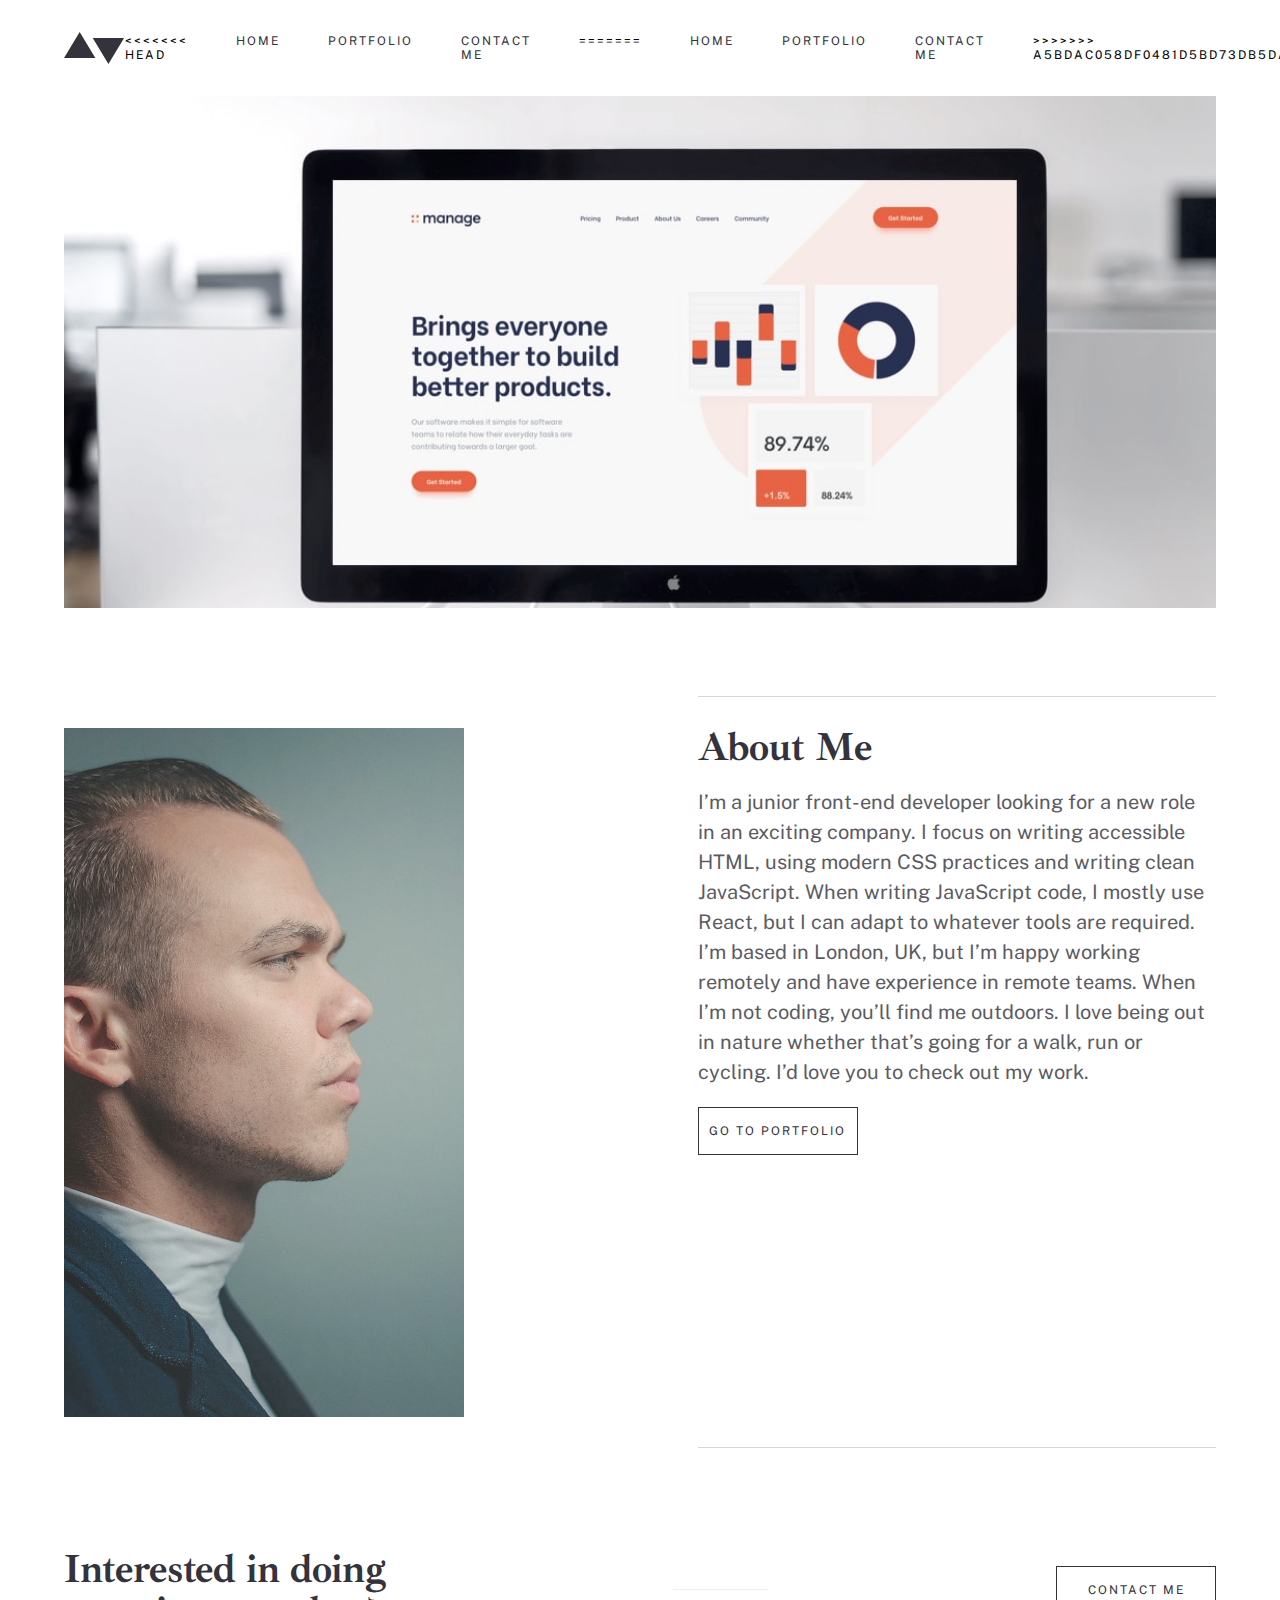
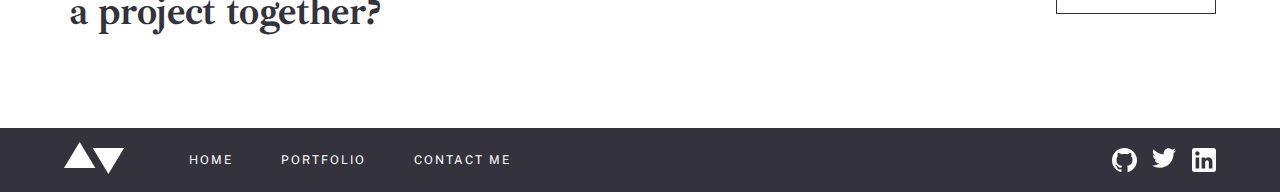
==== index.html @ 23846b87 "MPW-9: Add homepage changes" ====
<!DOCTYPE html>
<html lang="en">

<head>
    <meta charset="UTF-8">
    <meta name="viewport" content="width=device-width, initial-scale=1.0">

    <link rel="icon" type="image/png" sizes="32x32" href="./images/favicon-32x32.png">
    <link rel="stylesheet" href="https://cdnjs.cloudflare.com/ajax/libs/font-awesome/4.7.0/css/font-awesome.min.css">
    <title>Frontend Mentor | Minimalist Portfolio</title>

    <!-- Add stylesheet links here -->
    <link rel="stylesheet" href="./assets/custom/css/root.css" />
    <link rel="stylesheet" href="./assets/custom/css/index.css" />
    <!-- end of stylesheet links -->
</head>

<body>
    <header>
        <!-- website logo -->
        <div class="main-logo">
            <img src="./assets/images/logo.svg" alt="site logo" />
        </div>
        <!-- begining primary navagtion -->
        <nav id="primary-nav">
            <ul id="nav-items-list">
<<<<<<< HEAD
                <a href="../../index.html">
                    <li class="nav-list-item">Home</li>
                </a>
                <a href="./porfolio.html">
                    <li class="nav-list-item">Portfolio</li>
                </a>
                <a href="./contact.html">
                    <li class="nav-list-item">Contact Me</li>
                </a>
=======
                <a href="./index.html"><li class="nav-list-item">Home</li></a>
                <a href="./assets/pages/porfolio.html"><li class="nav-list-item">Portfolio</li></a>
                <a href="./assets/pages/contact.html"><li class="nav-list-item">Contact Me</li></a>
>>>>>>> a5bdac058df0481d5bd73db5da3496da415c4925
            </ul>
            <!-- https://www.w3schools.com/howto/howto_js_mobile_navbar.asp -->
            <a href="javascript:void(0);" id="nav-icon" onclick="myFunction()">
                <i class="fa fa-bars fa-2x"></i>
            </a>
        </nav>
    </header>
    <main>
        <div class="image hero" id="insure-hero">
        </div>
        <section class="about-section">
            <div id="about-image"></div>
            <div id="aspen"></div>
            <div>
                <h2>About Me</h2>
                <p>
                    I’m a junior front-end developer looking for a new role in an exciting company.
                    I focus on writing accessible HTML, using modern CSS practices and writing clean
                    JavaScript. When writing JavaScript code, I mostly use React, but I can adapt to
                    whatever tools are required. I’m based in London, UK, but I’m happy working remotely
                    and have experience in remote teams. When I’m not coding, you’ll find me outdoors.
                    I love being out in nature whether that’s going for a walk, run or cycling. I’d love
                    you to check out my work.

                </p>
                <button id="contact">
                    GO TO PORTFOLIO
                </button>
            </div>
        </section>




    </main>
    <footer>
        <div id="footnote">
            <strong>
                Interested in doing<br>
                a project together?
            </strong>
            <hr>
            <button id="contact">
                CONTACT ME
            </button>
        </div>
        <div id="main-footer-container">
            <div id="main-footer">
                <div id="left">
                    <div id="secondary-logo">
                        <svg xmlns="http://www.w3.org/2000/svg" width="61" height="32">
                            <path fill="#FFFFFF" fill-rule="evenodd"
                                d="M60.082 5.878L44.408 32 28.735 5.878h31.347zM15.673 0l15.674 26.122H0L15.673 0z" />
                        </svg>
                    </div>
                    <nav id="secondary-nav">
                        <ul id="nav-items-list">
                            <a href="./index.html">
                                <li class="nav-list-item">Home</li>
                            </a>
                            <a href="./assets/pages/porfolio.html">
                                <li class="nav-list-item">Portfolio</li>
                            </a>
                            <a href="./assets/pages/contact.html">
                                <li class="nav-list-item">Contact Me</li>
                            </a>
                        </ul>
                    </nav>
                </div>
                <div id="socials">
                    <div>
                        <svg xmlns="http://www.w3.org/2000/svg" width="25" height="24">
                            <path fill="#FFF"
                                d="M12.5 0C5.594 0 0 5.51 0 12.305c0 5.437 3.581 10.048 8.547 11.674.625.116.854-.265.854-.592 0-.292-.01-1.066-.016-2.092-3.477.742-4.21-1.65-4.21-1.65-.569-1.42-1.39-1.8-1.39-1.8-1.133-.764.087-.748.087-.748 1.255.086 1.914 1.268 1.914 1.268 1.115 1.881 2.927 1.338 3.641 1.024.113-.797.434-1.338.792-1.646-2.776-.308-5.694-1.366-5.694-6.08 0-1.343.484-2.44 1.286-3.302-.14-.31-.562-1.562.11-3.256 0 0 1.047-.33 3.437 1.261 1-.273 2.063-.409 3.125-.415 1.063.006 2.125.142 3.125.415 2.375-1.591 3.422-1.261 3.422-1.261.672 1.694.25 2.945.125 3.256.797.861 1.281 1.959 1.281 3.302 0 4.727-2.921 5.767-5.703 6.07.438.369.844 1.123.844 2.276 0 1.647-.016 2.97-.016 3.37 0 .322.22.707.86.584 5-1.615 8.579-6.23 8.579-11.658C25 5.509 19.403 0 12.5 0z" />
                        </svg>
                    </div>
                    <div>
                        <svg xmlns="http://www.w3.org/2000/svg" width="24" height="20">
                            <path fill="#FFF"
                                d="M24 2.557a9.83 9.83 0 01-2.828.775A4.932 4.932 0 0023.337.608a9.864 9.864 0 01-3.127 1.195A4.916 4.916 0 0016.616.248c-3.179 0-5.515 2.966-4.797 6.045A13.978 13.978 0 011.671 1.149a4.93 4.93 0 001.523 6.574 4.903 4.903 0 01-2.229-.616c-.054 2.281 1.581 4.415 3.949 4.89a4.935 4.935 0 01-2.224.084 4.928 4.928 0 004.6 3.419A9.9 9.9 0 010 17.54a13.94 13.94 0 007.548 2.212c9.142 0 14.307-7.721 13.995-14.646A10.025 10.025 0 0024 2.557z" />
                        </svg>
                    </div>
                    <div>
                        <svg xmlns="http://www.w3.org/2000/svg" width="24" height="24">
                            <path fill="#FFF"
                                d="M21.6 0H2.4C1.08 0 0 1.08 0 2.4v19.2C0 22.92 1.08 24 2.4 24h19.2c1.32 0 2.4-1.08 2.4-2.4V2.4C24 1.08 22.92 0 21.6 0zM7.2 20.4H3.6V9.6h3.6v10.8zM5.4 7.56c-1.2 0-2.16-.96-2.16-2.16 0-1.2.96-2.16 2.16-2.16 1.2 0 2.16.96 2.16 2.16 0 1.2-.96 2.16-2.16 2.16zm15 12.84h-3.6v-6.36c0-.96-.84-1.8-1.8-1.8-.96 0-1.8.84-1.8 1.8v6.36H9.6V9.6h3.6v1.44c.6-.96 1.92-1.68 3-1.68 2.28 0 4.2 1.92 4.2 4.2v6.84z" />
                        </svg>
                    </div>
                </div>
            </div>
        </div>
    </footer>
</body>

</html>
---- assets/custom/css/root.css ----
@import url('https://fonts.googleapis.com/css2?family=Ibarra+Real+Nova:wght@400;500;600;700&family=Public+Sans:wght@100;200;300;400;500;600;700&display=swap');

* {
  margin: 0;
  padding: 0;
  box-sizing: border-box;
}

header{
	width: 90%;
	margin-left: auto;
	margin-right: auto;
	margin-top: 2rem;
	margin-bottom: 2rem;
	display: flex;
	justify-content: space-between;
	height: 32px;
}

#primary-nav{
	/* this is a place holder for now */
	display: flex;
}

#nav-items-list{
	display: none;
}

#nav-icon{
	color: #33323D;
}

main{
	display: flex;
	flex-direction: column;
	row-gap: 2rem;
	width: 90%;
	margin: 2rem auto;
}

.image {
	width: 100%;
	background-repeat: no-repeat;
	background-size: cover;
}

.hero {
	height: 10rem;
}

.main-body{
	display: flex;
	flex-direction: column;
	row-gap: 1.5rem;
}

main h1 {
	font-family: 'Ibarra Real Nova';
	font-style: normal;
	font-weight: 700;
	font-size: 40px;
	line-height: 42px;
	letter-spacing: -0.357143px;
	color: #33323D;
}

p{
	font-family: 'Public Sans';
	font-style: normal;
	font-weight: 400;
	font-size: 15px;
	line-height: 30px;
	color: #33323D;
	mix-blend-mode: normal;
	opacity: 0.8;
}

#project-summary{
	display: flex;
	flex-direction: column;
	row-gap: 2rem;
	margin-bottom: 2rem;
}

#project-summary div{
	display: flex;
	flex-direction: column;
	row-gap: 1rem;
}
h2{
	font-family: 'Ibarra Real Nova';
	font-style: normal;
	font-weight: 400;
	font-size: 32px;
	line-height: 42px;
	letter-spacing: -0.285714px;
	color: #33323D;
}

em{
	font-family: 'Public Sans';
	font-style: normal;
	font-weight: 700;
	font-size: 13px;
	line-height: 30px;
	color: #5FB4A2;
}

#project-bg{
	display: flex;
	flex-direction: column;
	row-gap: 2rem;
}

#static-preview{
	display: flex;
	flex-direction: column;
	row-gap: 2rem;
}

.preview-1, .preview-2{
	height: 12rem;
}

footer{
	display: flex;
	flex-direction: column;
	row-gap: 2rem;
}

#footnote{
	display: flex;
	flex-direction: column;
	width: 90%;
	margin-left: auto;
	margin-right: auto;
	row-gap: 4rem;
	align-items: center;
}

strong{
	font-family: 'Ibarra Real Nova';
	font-style: normal;
	font-weight: 700;
	font-size: 40px;
	line-height: 42px;
	text-align: center;
	letter-spacing: -0.357143px;
	color: #33323D;
}

hr {
    background: #33323D;
    mix-blend-mode: normal;
    opacity: 0.15;
    height: 2px;
    width: 100%;
}

#footnote hr {
	display: none;
}

button{
	font-family: 'Public Sans';
	font-style: normal;
	font-weight: 400;
	font-size: 12px;
	line-height: 14px;
	letter-spacing: 2px;
	text-transform: uppercase;
	color: #33323D;
	border: 1px solid #33323D;
	height: 3rem;
	width: 10rem;
	margin-top: auto;
	margin-bottom: auto;
	background-color: white;
}

#main-footer-container{
	background: #33323D;
    display: flex;
    align-content: center;
}

#main-footer{
	display: flex;
	flex-direction: column;
	row-gap: 2rem;
	align-items: center;
	justify-content: space-between;
	width: 90%;
	margin: 2rem auto;
}

#left{
	display: flex;
	flex-direction: column;
	align-items: center;
	row-gap: 2rem;
}

#secondary-nav ul{
	display: flex;
	flex-direction: column;
	row-gap: 1rem;
	font-family: 'Public Sans';
	font-style: normal;
	font-weight: 400;
	font-size: 12px;
	line-height: 14px;
	text-align: center;
	letter-spacing: 2px;
	text-transform: uppercase;
	color: #FFFFFF;
	list-style: none;
}

#secondary-nav #nav-items-list a{
	text-decoration: none;
	color: #FFFFFF;
}

#socials{
	display: flex;
	column-gap: 1rem;
}

#socials div {
	width: 24px;
	height: 24px;
}

/* tablet*/
@media screen and (min-device-width: 680px) {
	#primary-nav{
		display: flex;
		align-items: center;
	}
	
	#nav-items-list{
		display: flex;
		justify-content: space-between;
		column-gap: 3rem;
		list-style: none;
		font-family: 'Public Sans';
		font-style: normal;
		font-weight: 400;
		font-size: 12px;
		line-height: 14px;
		letter-spacing: 2px;
		text-transform: uppercase;
	}

	#nav-items-list a{
		text-decoration: none;
		color: #33323D;
	}
	
	#nav-icon{
		display: none;
	}

	.hero {
		height: 40vw;
	}

	#project-summary div{
		display: flex;
		flex-direction: row;
		justify-content: space-between;
		column-gap: 40%;
	}

	em{
		margin-top: -20%;
	}

	#static-preview{
		margin-bottom: 3rem;
	}
	.preview-1, .preview-2{
		height: 23rem;
	}

	#footnote{
		margin: 4rem auto;
		flex-direction: row;
		justify-content: space-between;
	}

	#footnote hr{
		display: inline;
		width: 6rem;
		background: #33323D;
		mix-blend-mode: normal;
		opacity: 0.15;
		height: 2px;
	}

	#main-footer-container{
		height: 4rem;
	}

	#main-footer{
		flex-direction: row;
		margin-left: auto;
		margin-right: auto;
	}

	#left{
		display: flex;
		flex-direction: row;
		align-items: center;
	}

	#secondary-logo{
		color: #FFFFFF;
		margin-right: 4rem;
	}

	#secondary-nav ul{
		flex-direction: row;
		column-gap: 3rem;
	}
}

/* desktop */
@media screen and (min-device-width: 1008px) {
	.hero{
		margin-bottom: 2rem;
	}
	.main-body{
		display: flex;
		flex-direction: row;
		flex-wrap: wrap;
		column-gap: 10%;
	}
	
	#project-summary{
		width: 35%;
	}

	#project-summary div{
		flex-direction: column;
		margin-top: 3rem;
	}

	em{
		margin-top: 0;
	}

	#project-bg {
		width: 55%;
	}

	#static-preview{
		width: 55%;
		margin-left: 45%;
		margin-top: -8rem;
	}

	hr{
		display: none;
	}
}
---- assets/custom/css/index.css ----
/* mobile */

#insure-hero {
  background-image: url("../../images/homepage/mobile/image-homepage-hero@2x.jpg");
}
#about-image {
  width: 100%;
  height: 240px;
  overflow: hidden;
  background-image: url("../../images/homepage/desktop/image-homepage-profile@2x.jpg");
  background-size: cover;
}
.about-section > div > h2 {
  padding: 30px 0;
}
.about-section > div:nth-child(3) {
  border-top: 1px solid #cccc;
  border-bottom: 1px solid #cccc;
  margin: 30px 0;
  padding-bottom: 30px;
}

/* tablet*/
@media screen and (min-device-width: 480px) {
  #insure-hero {
    background-image: url("../../images/homepage/tablet/image-homepage-hero.jpg");
  }
  .about-section {
    margin-top: 20px;
    display: flex;
    justify-content: space-between;
  }
  .about-section > div {
    width: 100%;
    height: auto;
    display: inline-block;
    padding: 20px 0;
  }
  .about-section > div:nth-child(2) {
    width: 10%;
  }
  #about-image {
    width: 440px;
    height: 500px;
    overflow: hidden;
    background-image: url("../../images/homepage/desktop/image-homepage-profile@2x.jpg");
    background-size: 620px;
    background-repeat: no-repeat;
    background-position: -280px;
  }
  .about-section > div > p {
    font-size: 14px;
    font-weight: 400;
    line-height: 1.5;
    letter-spacing: 0px;
    text-align: left;
    padding: 0 0;
    margin-top: -10px;
  }
  .about-section > div > h2 {
    font-family: Ibarra Real Nova;
    font-size: 32px;
    line-height: 1.5;
    text-align: left;
  }
  .about-section > div:nth-child(3) {
    margin: 4px 0;
    padding-bottom: 30px;
  }
}

/* desktop */
@media screen and (min-device-width: 1024px) {
  #insure-hero {
    background-image: url("../../images/homepage/desktop/image-homepage-hero.jpg");
  }

  .about-section {
    width: 100%;
    height: auto;
    margin-top: 20px;
    display: flex;
  }
  .about-section {
    width: 100%;
    height: auto;
    margin-top: 20px;
    display: flex;
  }
  .about-section > div {
    width: 45%;
    height: auto;
    display: inline-block;
    padding: 20px 0;
  }

  .about-section > div > p {
    font-family: Public Sans;
    font-size: 20px;
    font-weight: 400;
    line-height: 1.5;
    letter-spacing: 0px;
    text-align: left;
    padding: 20px 0;
  }
  .about-section > div > h2 {
    font-family: Ibarra Real Nova;
    font-size: 40px;
    font-weight: 700;
    line-height: 0;
    letter-spacing: -0.3571428656578064px;
    text-align: left;
  }
  /* .about-section > div:nth-child(2) {
    width: 10%;
  } */
  .about-section > div:nth-child(3) {
    border-top: 1px solid #cccc;
    /* margin-top: 30px; */
  }
  #about-image {
    width: 440px;
    height: 760px;
    overflow: hidden;
    background-image: url("../../images/homepage/desktop/image-homepage-profile@2x.jpg");
    background-size: 620px;
    background-repeat: no-repeat;
    background-position: -220px;
  }
}
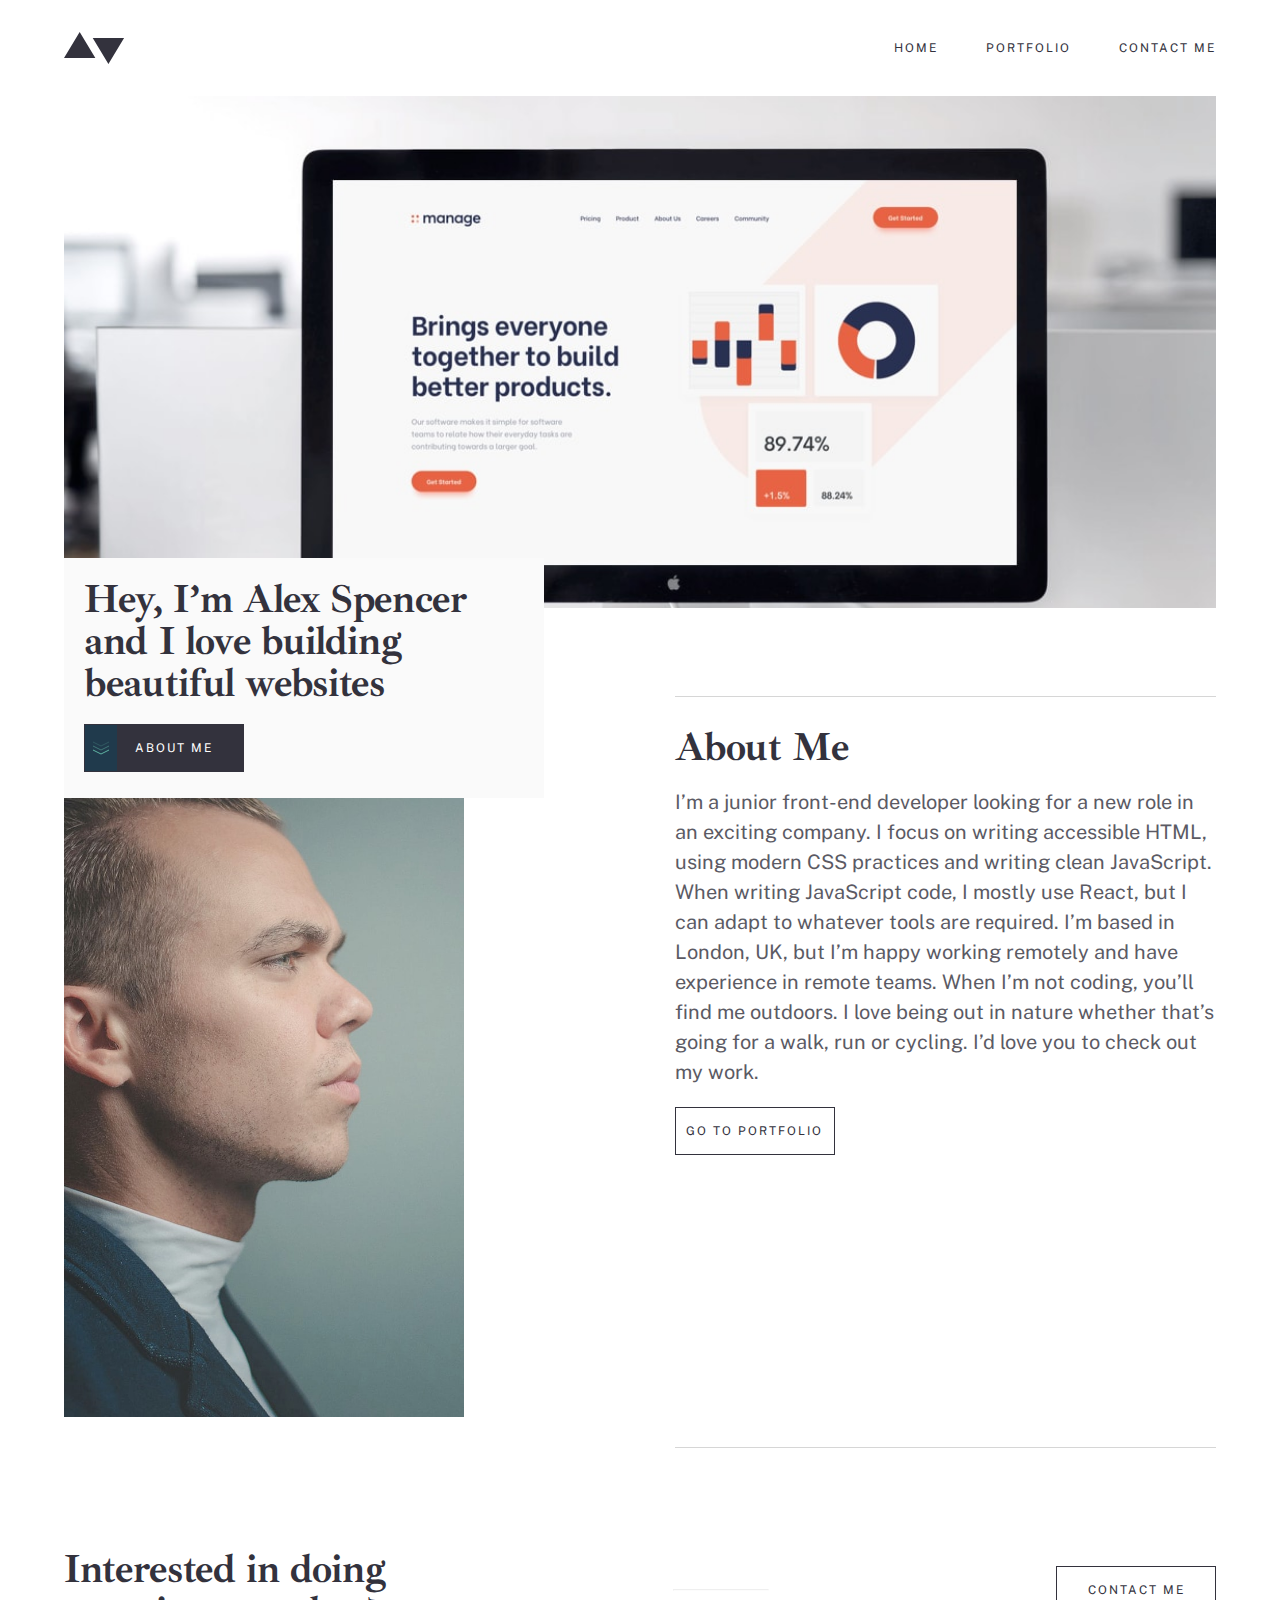
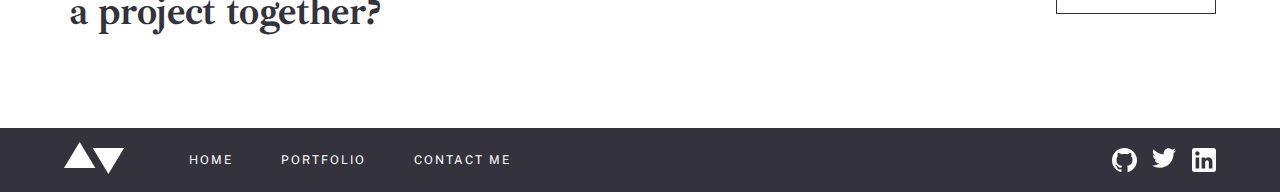
==== commit af797a99: "MPW-9: Add homepage final upadates" ====
--- a/index.html
+++ b/index.html
@@ -24,7 +24,6 @@
         <!-- begining primary navagtion -->
         <nav id="primary-nav">
             <ul id="nav-items-list">
-<<<<<<< HEAD
                 <a href="../../index.html">
                     <li class="nav-list-item">Home</li>
                 </a>
@@ -34,11 +33,6 @@
                 <a href="./contact.html">
                     <li class="nav-list-item">Contact Me</li>
                 </a>
-=======
-                <a href="./index.html"><li class="nav-list-item">Home</li></a>
-                <a href="./assets/pages/porfolio.html"><li class="nav-list-item">Portfolio</li></a>
-                <a href="./assets/pages/contact.html"><li class="nav-list-item">Contact Me</li></a>
->>>>>>> a5bdac058df0481d5bd73db5da3496da415c4925
             </ul>
             <!-- https://www.w3schools.com/howto/howto_js_mobile_navbar.asp -->
             <a href="javascript:void(0);" id="nav-icon" onclick="myFunction()">
@@ -49,6 +43,7 @@
     <main>
         <div class="image hero" id="insure-hero">
         </div>
+
         <section class="about-section">
             <div id="about-image"></div>
             <div id="aspen"></div>
@@ -70,6 +65,16 @@
             </div>
         </section>
 
+        <div id="headline-container">
+            <h1 class="headline">
+                Hey, I’m Alex Spencer and I love building beautiful websites
+            </h1>
+            <button class="primary-btn">
+                <span id="primary-btn-dark-area"><img src="./assets/images/icons/down-arrows.svg"
+                        class="btn-img" /></span>
+                About Me
+            </button>
+        </div>
 
 
 
--- a/assets/custom/css/index.css
+++ b/assets/custom/css/index.css
@@ -88,7 +88,7 @@
     display: flex;
   }
   .about-section > div {
-    width: 45%;
+    width: 47%;
     height: auto;
     display: inline-block;
     padding: 20px 0;
@@ -127,4 +127,36 @@
     background-repeat: no-repeat;
     background-position: -220px;
   }
+  #headline-container {
+    width: 480px;
+    height: 240px;
+    display: block;
+    align-items: center;
+    justify-content: center;
+    position: absolute;
+    top: 62%;
+    background-color: #fafafa;
+  }
+  .headline {
+    padding: 20px;
+  }
+  .primary-btn {
+    display: inline;
+    margin-left: 20px;
+    background-color: #33323d;
+    color: #fff;
+    display: flex;
+    justify-content: space-between;
+    align-items: center;
+    padding-right: 30px;
+  }
+  #primary-btn-dark-area {
+    display: inline-block;
+    width: 25%;
+    height: 100%;
+    background-color: #203a4c;
+    display: flex;
+    align-items: center;
+    justify-content: center;
+  }
 }
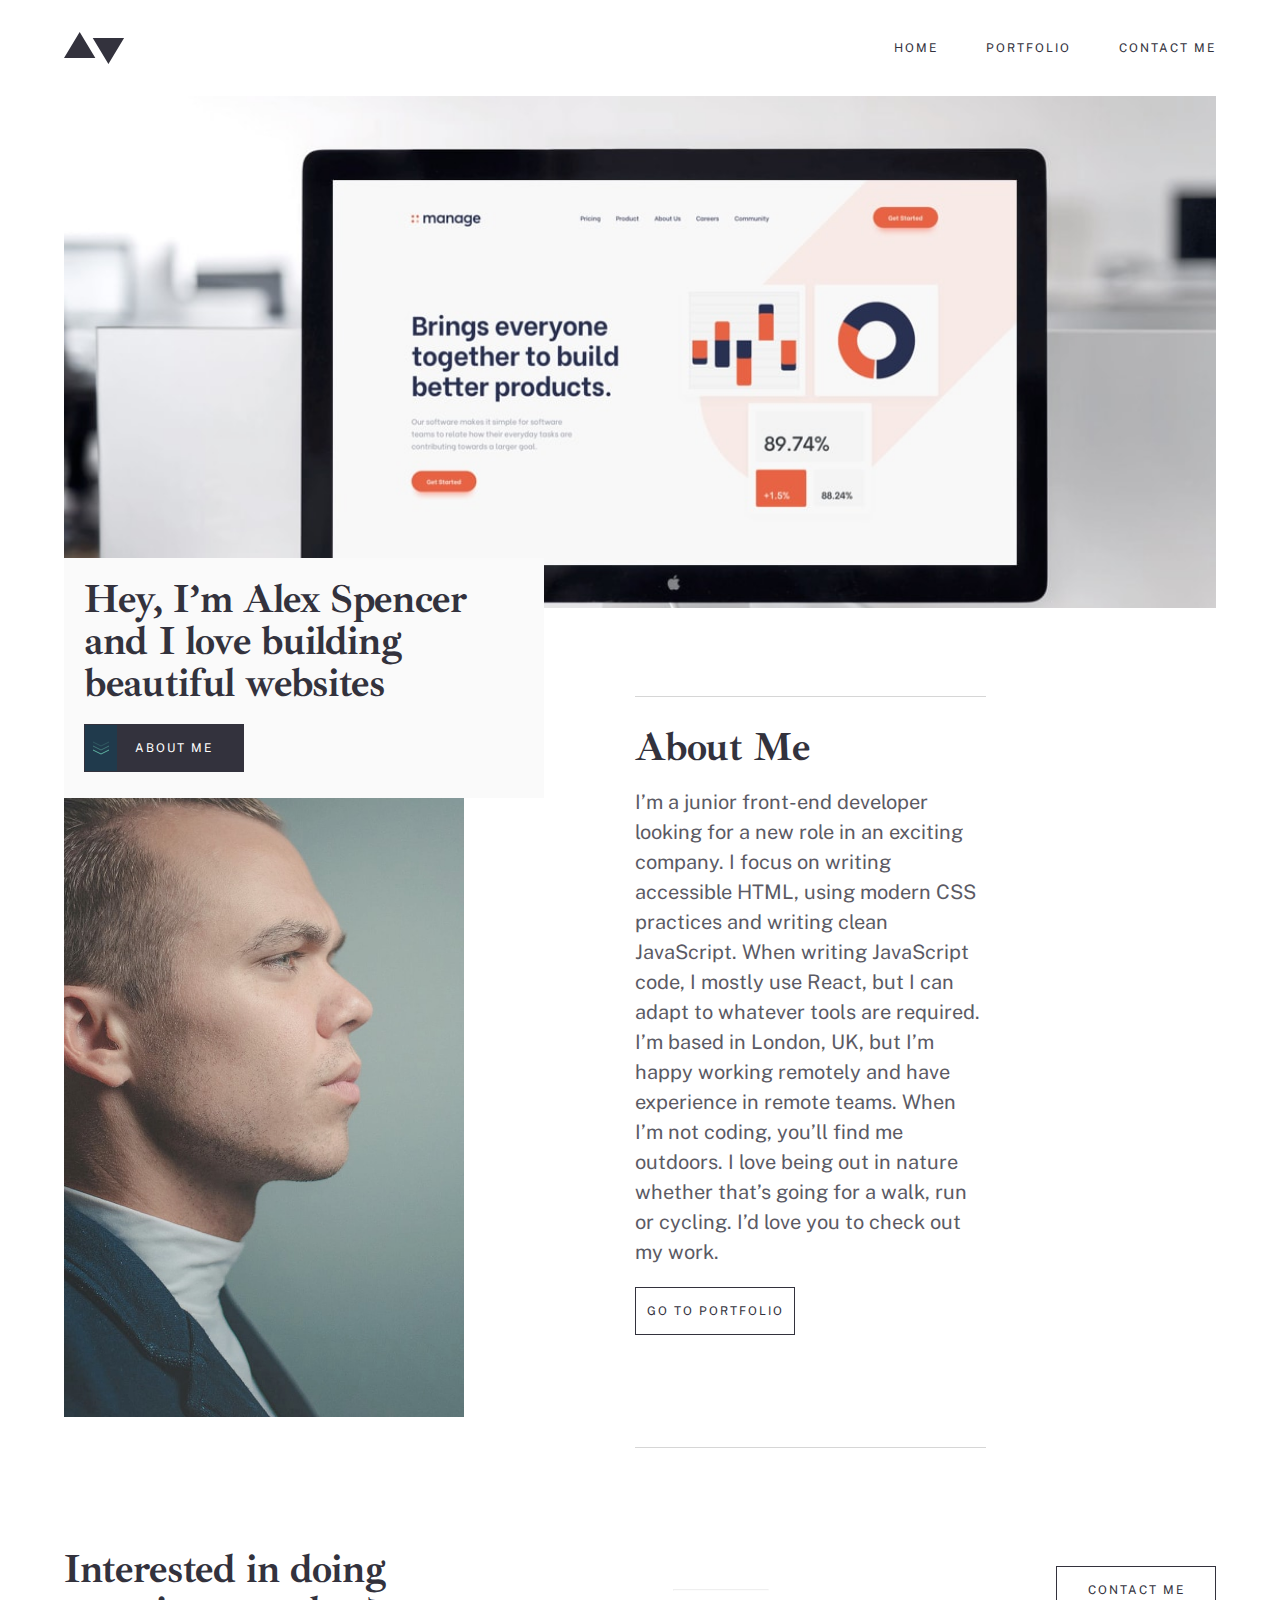
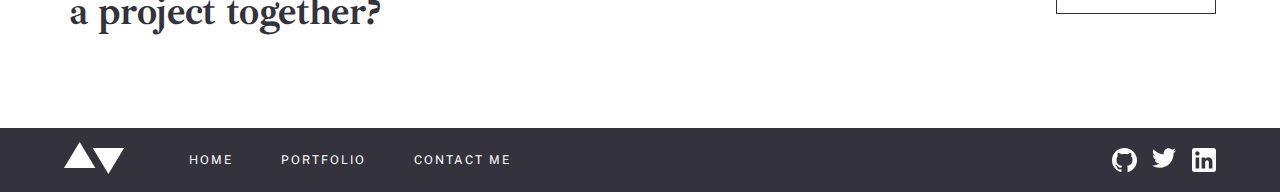
==== commit 69188b44: "MPW-9: Add hompage page scroll effect" ====
--- a/index.html
+++ b/index.html
@@ -44,7 +44,7 @@
         <div class="image hero" id="insure-hero">
         </div>
 
-        <section class="about-section">
+        <section class="about-section" id="about">
             <div id="about-image"></div>
             <div id="aspen"></div>
             <div>
@@ -69,11 +69,13 @@
             <h1 class="headline">
                 Hey, I’m Alex Spencer and I love building beautiful websites
             </h1>
+
             <button class="primary-btn">
                 <span id="primary-btn-dark-area"><img src="./assets/images/icons/down-arrows.svg"
                         class="btn-img" /></span>
-                About Me
+                <a href="#about" id="about-link"> About Me </a>
             </button>
+
         </div>
 
 
--- a/assets/custom/css/index.css
+++ b/assets/custom/css/index.css
@@ -1,5 +1,4 @@
 /* mobile */
-
 #insure-hero {
   background-image: url("../../images/homepage/mobile/image-homepage-hero@2x.jpg");
 }
@@ -71,24 +70,21 @@
 
 /* desktop */
 @media screen and (min-device-width: 1024px) {
+  html {
+    scroll-behavior: smooth;
+  }
   #insure-hero {
     background-image: url("../../images/homepage/desktop/image-homepage-hero.jpg");
   }
-
   .about-section {
-    width: 100%;
+    width: 80%;
     height: auto;
     margin-top: 20px;
     display: flex;
   }
-  .about-section {
-    width: 100%;
-    height: auto;
-    margin-top: 20px;
-    display: flex;
-  }
+
   .about-section > div {
-    width: 47%;
+    width: 40%;
     height: auto;
     display: inline-block;
     padding: 20px 0;
@@ -111,10 +107,11 @@
     letter-spacing: -0.3571428656578064px;
     text-align: left;
   }
-  /* .about-section > div:nth-child(2) {
-    width: 10%;
-  } */
+  .about-section > div:nth-child(2) {
+    /* width: 40%; */
+  }
   .about-section > div:nth-child(3) {
+    width: 38%;
     border-top: 1px solid #cccc;
     /* margin-top: 30px; */
   }
@@ -160,3 +157,10 @@
     justify-content: center;
   }
 }
+a#about-link:link,
+a#about-link:visited,
+a#about-link:hover,
+a#about-link:active {
+  color: #fff !important;
+  text-decoration: none !important;
+}
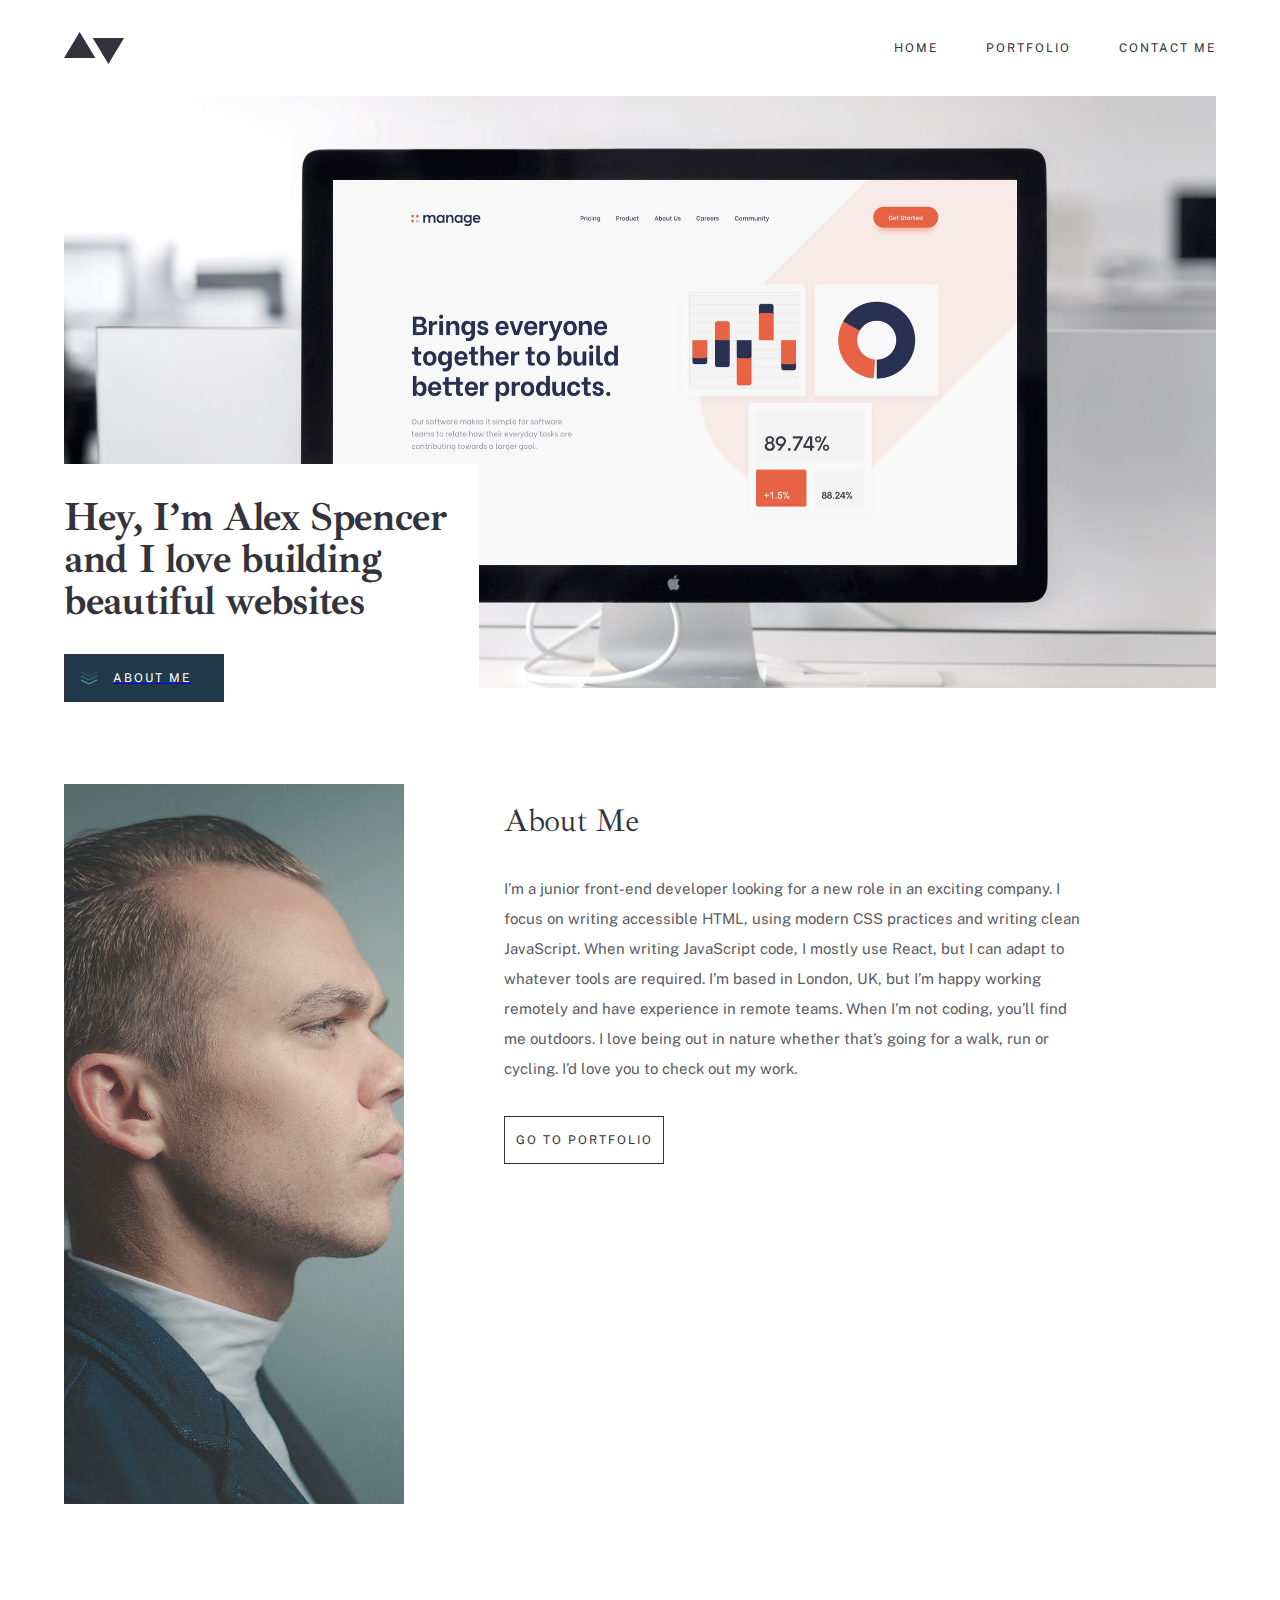
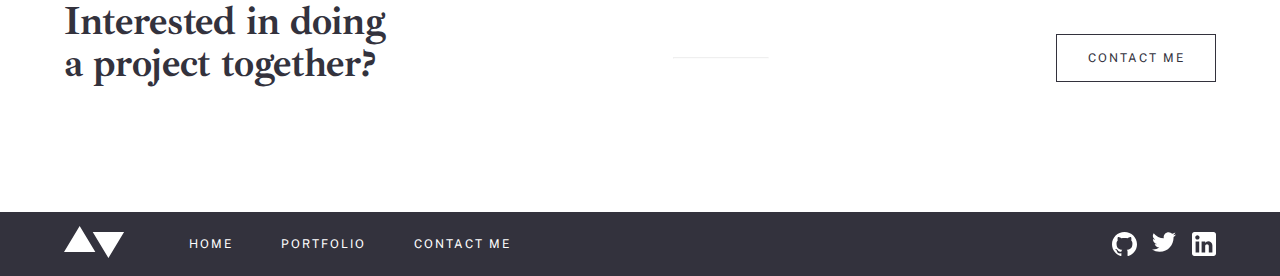
==== commit f3289f49: "MPW-9: home page desktop & tablet fix" ====
--- a/index.html
+++ b/index.html
@@ -24,30 +24,43 @@
         <!-- begining primary navagtion -->
         <nav id="primary-nav">
             <ul id="nav-items-list">
-                <a href="../../index.html">
+                <a href="./index.html">
                     <li class="nav-list-item">Home</li>
                 </a>
-                <a href="./porfolio.html">
+                <a href="./assets/pages/porfolio.html">
                     <li class="nav-list-item">Portfolio</li>
                 </a>
-                <a href="./contact.html">
+                <a href="./assets/pages/contact.html">
                     <li class="nav-list-item">Contact Me</li>
                 </a>
             </ul>
             <!-- https://www.w3schools.com/howto/howto_js_mobile_navbar.asp -->
             <a href="javascript:void(0);" id="nav-icon" onclick="myFunction()">
-                <i class="fa fa-bars fa-2x"></i>
+                <!-- <i class="fa fa-bars fa-2x"></i> -->
+                <img src="./assets/images/icons/hamburger.svg" alt="">
             </a>
         </nav>
     </header>
     <main>
-        <div class="image hero" id="insure-hero">
+        <div class="hero image">
         </div>
-
-        <section class="about-section" id="about">
-            <div id="about-image"></div>
-            <div id="aspen"></div>
-            <div>
+        <div>
+            <div id="intro">
+                <strong>
+                    Hey, I’m Alex Spencer and I love building beautiful websites
+                </strong>
+                <a href="#about-section">
+                    <button class="about-me-btn">
+                        <img src="./assets/images/icons/down-arrows.svg" alt="">
+                        <span>ABOUT ME</span>
+                    </button>
+                </a>
+            </div>
+        </div>
+        <div class="about-me-container">
+            <div class="image homepage-img"></div>
+            <div id="about-section">
+                <hr id="first-hr">
                 <h2>About Me</h2>
                 <p>
                     I’m a junior front-end developer looking for a new role in an exciting company.
@@ -57,29 +70,13 @@
                     and have experience in remote teams. When I’m not coding, you’ll find me outdoors.
                     I love being out in nature whether that’s going for a walk, run or cycling. I’d love
                     you to check out my work.
-
                 </p>
-                <button id="contact">
+                <button class="go-to-portfolio-btn">
                     GO TO PORTFOLIO
                 </button>
+                <hr id="last-hr">
             </div>
-        </section>
-
-        <div id="headline-container">
-            <h1 class="headline">
-                Hey, I’m Alex Spencer and I love building beautiful websites
-            </h1>
-
-            <button class="primary-btn">
-                <span id="primary-btn-dark-area"><img src="./assets/images/icons/down-arrows.svg"
-                        class="btn-img" /></span>
-                <a href="#about" id="about-link"> About Me </a>
-            </button>
-
         </div>
-
-
-
     </main>
     <footer>
         <div id="footnote">
@@ -88,9 +85,11 @@
                 a project together?
             </strong>
             <hr>
-            <button id="contact">
-                CONTACT ME
-            </button>
+            <a href="./assets/pages/contact.html">
+                <button id="contact">
+                    CONTACT ME
+                </button>
+            </a>
         </div>
         <div id="main-footer-container">
             <div id="main-footer">
--- a/assets/custom/css/index.css
+++ b/assets/custom/css/index.css
@@ -1,166 +1,118 @@
 /* mobile */
-#insure-hero {
+
+.hero {
   background-image: url("../../images/homepage/mobile/image-homepage-hero@2x.jpg");
+  background-repeat: no-repeat;
+  background-size: contain;
 }
-#about-image {
-  width: 100%;
-  height: 240px;
-  overflow: hidden;
-  background-image: url("../../images/homepage/desktop/image-homepage-profile@2x.jpg");
-  background-size: cover;
+
+.image {
+  height: 20rem;
 }
-.about-section > div > h2 {
-  padding: 30px 0;
+
+strong {
+  display: block;
+  text-align: left;
+  font-family: "Ibarra Real Nova";
+  font-style: normal;
+  font-weight: 700;
+  font-size: 40px;
+  line-height: 42px;
+  letter-spacing: -0.357143px;
+  color: #33323d;
+  margin-bottom: 2rem;
 }
-.about-section > div:nth-child(3) {
-  border-top: 1px solid #cccc;
-  border-bottom: 1px solid #cccc;
-  margin: 30px 0;
-  padding-bottom: 30px;
+
+.about-me-btn {
+  display: flex;
+  justify-content: flex-start;
+  column-gap: 1rem;
+  padding: 1rem;
+  align-items: center;
+  background: #203a4c;
+  font-family: "Public Sans";
+  font-style: normal;
+  font-weight: 400;
+  font-size: 12px;
+  line-height: 14px;
+  text-align: center;
+  letter-spacing: 2px;
+  text-transform: uppercase;
+  color: #ffffff;
+}
+
+.homepage-img {
+  background-image: url("../../images/homepage/mobile/image-homepage-profile@2x.jpg");
+}
+
+h2 {
+  margin-top: 1rem;
+  margin-bottom: 2rem;
+}
+
+.go-to-portfolio-btn {
+  margin-top: 2rem;
+  margin-bottom: 2rem;
 }
 
 /* tablet*/
 @media screen and (min-device-width: 480px) {
-  #insure-hero {
-    background-image: url("../../images/homepage/tablet/image-homepage-hero.jpg");
+  .hero {
+    background-image: url("../../images/homepage/tablet/image-homepage-hero@2x.jpg");
+    height: 37rem;
   }
-  .about-section {
-    margin-top: 20px;
+
+  .homepage-img {
+    background-image: url("../../images/homepage/tablet/image-homepage-profile@2x.jpg");
+    height: 45rem;
+    width: 40%;
+  }
+
+  #intro {
+    margin-top: -18rem;
+    padding-top: 2rem;
+    padding-bottom: 2rem;
+    width: 70%;
+    background-color: #ffffff;
+  }
+
+  .about-container {
     display: flex;
-    justify-content: space-between;
+    /* column-gap: 10%; */
   }
-  .about-section > div {
-    width: 100%;
-    height: auto;
-    display: inline-block;
-    padding: 20px 0;
+
+  #about-section {
+    width: 50%;
   }
-  .about-section > div:nth-child(2) {
-    width: 10%;
+  .about-me-container {
+    display: flex;
   }
-  #about-image {
-    width: 440px;
-    height: 500px;
-    overflow: hidden;
-    background-image: url("../../images/homepage/desktop/image-homepage-profile@2x.jpg");
-    background-size: 620px;
-    background-repeat: no-repeat;
-    background-position: -280px;
-  }
-  .about-section > div > p {
-    font-size: 14px;
-    font-weight: 400;
-    line-height: 1.5;
-    letter-spacing: 0px;
-    text-align: left;
-    padding: 0 0;
-    margin-top: -10px;
-  }
-  .about-section > div > h2 {
-    font-family: Ibarra Real Nova;
-    font-size: 32px;
-    line-height: 1.5;
-    text-align: left;
-  }
-  .about-section > div:nth-child(3) {
-    margin: 4px 0;
-    padding-bottom: 30px;
+  .about-me-container > :nth-child(2) {
+    margin-left: 100px;
   }
 }
 
 /* desktop */
 @media screen and (min-device-width: 1024px) {
-  html {
-    scroll-behavior: smooth;
+  .hero {
+    width: 100%;
+    background-image: url("../../images/homepage/desktop/image-homepage-hero@2x.jpg");
+    background-size: cover;
   }
-  #insure-hero {
-    background-image: url("../../images/homepage/desktop/image-homepage-hero.jpg");
+
+  .homepage-img {
+    width: 340px;
+    height: 720px;
+    background-image: url("../../images/homepage/desktop/image-homepage-profile@2x.jpg");
+    background-position: -200px;
   }
-  .about-section {
-    width: 80%;
-    height: auto;
-    margin-top: 20px;
+  .about-me-container {
     display: flex;
   }
-
-  .about-section > div {
-    width: 40%;
-    height: auto;
-    display: inline-block;
-    padding: 20px 0;
+  .about-me-container > :nth-child(2) {
+    margin-left: 100px;
   }
-
-  .about-section > div > p {
-    font-family: Public Sans;
-    font-size: 20px;
-    font-weight: 400;
-    line-height: 1.5;
-    letter-spacing: 0px;
-    text-align: left;
-    padding: 20px 0;
-  }
-  .about-section > div > h2 {
-    font-family: Ibarra Real Nova;
-    font-size: 40px;
-    font-weight: 700;
-    line-height: 0;
-    letter-spacing: -0.3571428656578064px;
-    text-align: left;
-  }
-  .about-section > div:nth-child(2) {
-    /* width: 40%; */
-  }
-  .about-section > div:nth-child(3) {
-    width: 38%;
-    border-top: 1px solid #cccc;
-    /* margin-top: 30px; */
-  }
-  #about-image {
-    width: 440px;
-    height: 760px;
-    overflow: hidden;
-    background-image: url("../../images/homepage/desktop/image-homepage-profile@2x.jpg");
-    background-size: 620px;
-    background-repeat: no-repeat;
-    background-position: -220px;
-  }
-  #headline-container {
-    width: 480px;
-    height: 240px;
-    display: block;
-    align-items: center;
-    justify-content: center;
-    position: absolute;
-    top: 62%;
-    background-color: #fafafa;
-  }
-  .headline {
-    padding: 20px;
-  }
-  .primary-btn {
-    display: inline;
-    margin-left: 20px;
-    background-color: #33323d;
-    color: #fff;
-    display: flex;
-    justify-content: space-between;
-    align-items: center;
-    padding-right: 30px;
-  }
-  #primary-btn-dark-area {
-    display: inline-block;
-    width: 25%;
-    height: 100%;
-    background-color: #203a4c;
-    display: flex;
-    align-items: center;
-    justify-content: center;
+  #intro {
+    width: 36%;
   }
 }
-a#about-link:link,
-a#about-link:visited,
-a#about-link:hover,
-a#about-link:active {
-  color: #fff !important;
-  text-decoration: none !important;
-}
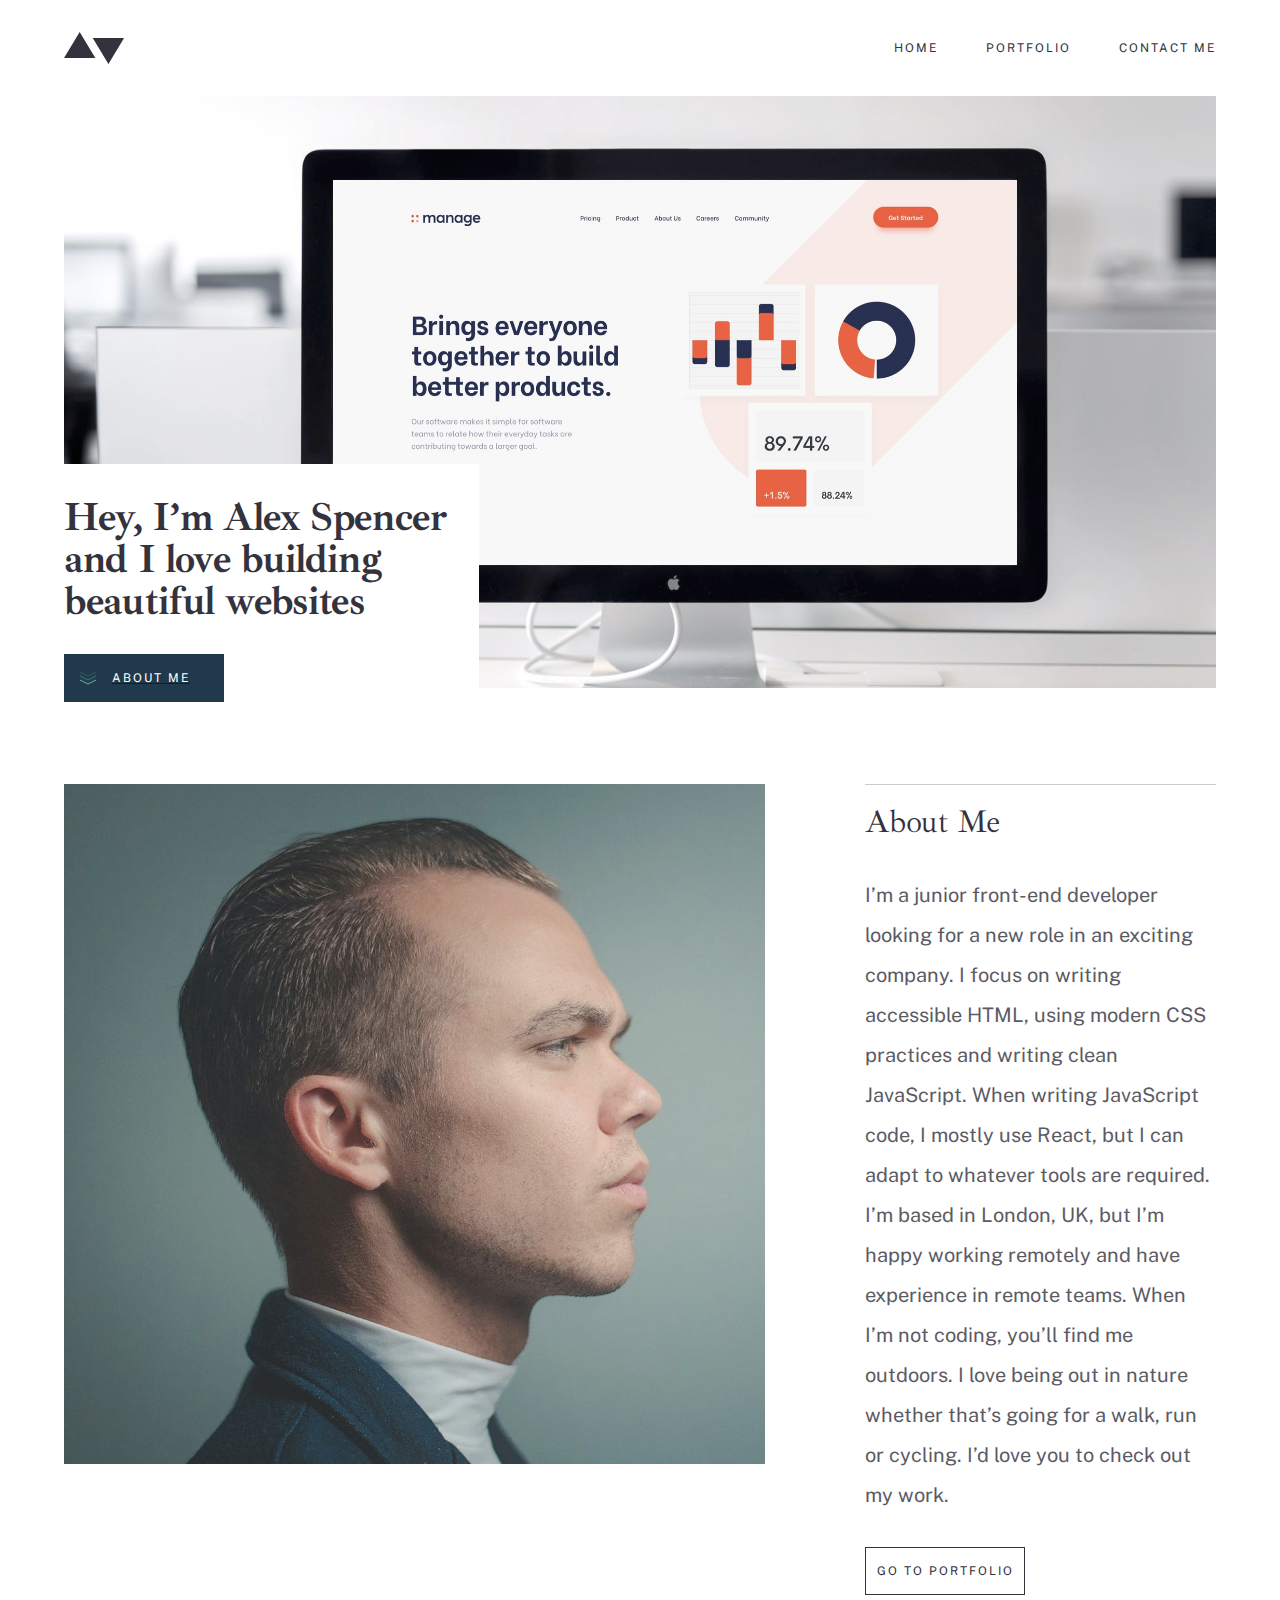
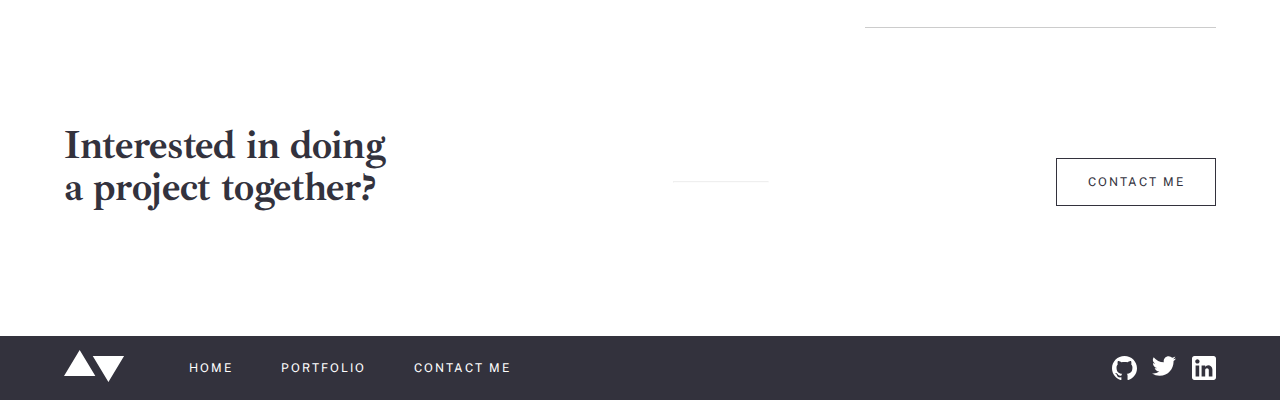
==== commit df02c107: "MPW-9: Links updated" ====
--- a/index.html
+++ b/index.html
@@ -19,7 +19,9 @@
     <header>
         <!-- website logo -->
         <div class="main-logo">
-            <img src="./assets/images/logo.svg" alt="site logo" />
+            <a href="./index.html">
+                <img src="./assets/images/logo.svg" alt="site logo" />
+            </a>
         </div>
         <!-- begining primary navagtion -->
         <nav id="primary-nav">
@@ -34,9 +36,8 @@
                     <li class="nav-list-item">Contact Me</li>
                 </a>
             </ul>
-            <!-- https://www.w3schools.com/howto/howto_js_mobile_navbar.asp -->
+
             <a href="javascript:void(0);" id="nav-icon" onclick="myFunction()">
-                <!-- <i class="fa fa-bars fa-2x"></i> -->
                 <img src="./assets/images/icons/hamburger.svg" alt="">
             </a>
         </nav>
@@ -51,7 +52,14 @@
                 </strong>
                 <a href="#about-section">
                     <button class="about-me-btn">
-                        <img src="./assets/images/icons/down-arrows.svg" alt="">
+                        <!-- <img src="./assets/images/icons/down-arrows.svg" alt=""> -->
+                        <svg xmlns="http://www.w3.org/2000/svg" width="16" height="14" id="down-arrow">
+                            <g>
+                                <path d="M0 9l8 4 8-4" />
+                                <path opacity=".5" d="M0 5l8 4 8-4" />
+                                <path opacity=".25" d="M0 1l8 4 8-4" />
+                            </g>
+                        </svg>
                         <span>ABOUT ME</span>
                     </button>
                 </a>
@@ -59,7 +67,7 @@
         </div>
         <div class="about-me-container">
             <div class="image homepage-img"></div>
-            <div id="about-section">
+            <div id="about-section" id="about-section">
                 <hr id="first-hr">
                 <h2>About Me</h2>
                 <p>
@@ -71,9 +79,11 @@
                     I love being out in nature whether that’s going for a walk, run or cycling. I’d love
                     you to check out my work.
                 </p>
-                <button class="go-to-portfolio-btn">
-                    GO TO PORTFOLIO
-                </button>
+                <form action="./assets/pages/porfolio.html">
+                    <button class="go-to-portfolio-btn">
+                        GO TO PORTFOLIO
+                    </button>
+                </form>
                 <hr id="last-hr">
             </div>
         </div>
--- a/assets/custom/css/index.css
+++ b/assets/custom/css/index.css
@@ -1,5 +1,27 @@
+html {
+  scroll-behavior: smooth;
+}
+
+#down-arrow {
+  fill: none;
+  stroke: #5fb4a2;
+  fill-rule: evenodd;
+}
+
+.about-me-btn {
+  border: unset;
+}
+
+.about-me-btn:hover {
+  cursor: pointer;
+  background-color: #5fb4a2;
+}
+
+.about-me-btn:hover #down-arrow {
+  stroke: #fff;
+}
+
 /* mobile */
-
 .hero {
   background-image: url("../../images/homepage/mobile/image-homepage-hero@2x.jpg");
   background-repeat: no-repeat;
@@ -24,10 +46,17 @@
 }
 
 .about-me-btn {
+  display: -webkit-box;
+  display: -ms-flexbox;
   display: flex;
+  -webkit-box-pack: start;
+  -ms-flex-pack: start;
   justify-content: flex-start;
+  -webkit-column-gap: 1rem;
   column-gap: 1rem;
   padding: 1rem;
+  -webkit-box-align: center;
+  -ms-flex-align: center;
   align-items: center;
   background: #203a4c;
   font-family: "Public Sans";
@@ -61,13 +90,11 @@
     background-image: url("../../images/homepage/tablet/image-homepage-hero@2x.jpg");
     height: 37rem;
   }
-
   .homepage-img {
     background-image: url("../../images/homepage/tablet/image-homepage-profile@2x.jpg");
     height: 45rem;
     width: 40%;
   }
-
   #intro {
     margin-top: -18rem;
     padding-top: 2rem;
@@ -75,16 +102,18 @@
     width: 70%;
     background-color: #ffffff;
   }
-
   .about-container {
+    display: -webkit-box;
+    display: -ms-flexbox;
     display: flex;
     /* column-gap: 10%; */
   }
-
   #about-section {
     width: 50%;
   }
   .about-me-container {
+    display: -webkit-box;
+    display: -ms-flexbox;
     display: flex;
   }
   .about-me-container > :nth-child(2) {
@@ -99,20 +128,28 @@
     background-image: url("../../images/homepage/desktop/image-homepage-hero@2x.jpg");
     background-size: cover;
   }
-
   .homepage-img {
-    width: 340px;
-    height: 720px;
+    width: 100%;
+    height: 680px;
     background-image: url("../../images/homepage/desktop/image-homepage-profile@2x.jpg");
-    background-position: -200px;
+    /* background-position: -200px; */
   }
   .about-me-container {
+    display: -webkit-box;
+    display: -ms-flexbox;
     display: flex;
   }
   .about-me-container > :nth-child(2) {
     margin-left: 100px;
+    border-top: 1px solid #ccc;
+    border-bottom: 1px solid #ccc;
+  }
+  .about-me-container > :nth-child(2) > p {
+    font-size: 20px;
+    line-height: 2;
   }
   #intro {
     width: 36%;
   }
 }
+/*# sourceMappingURL=index.css.map */
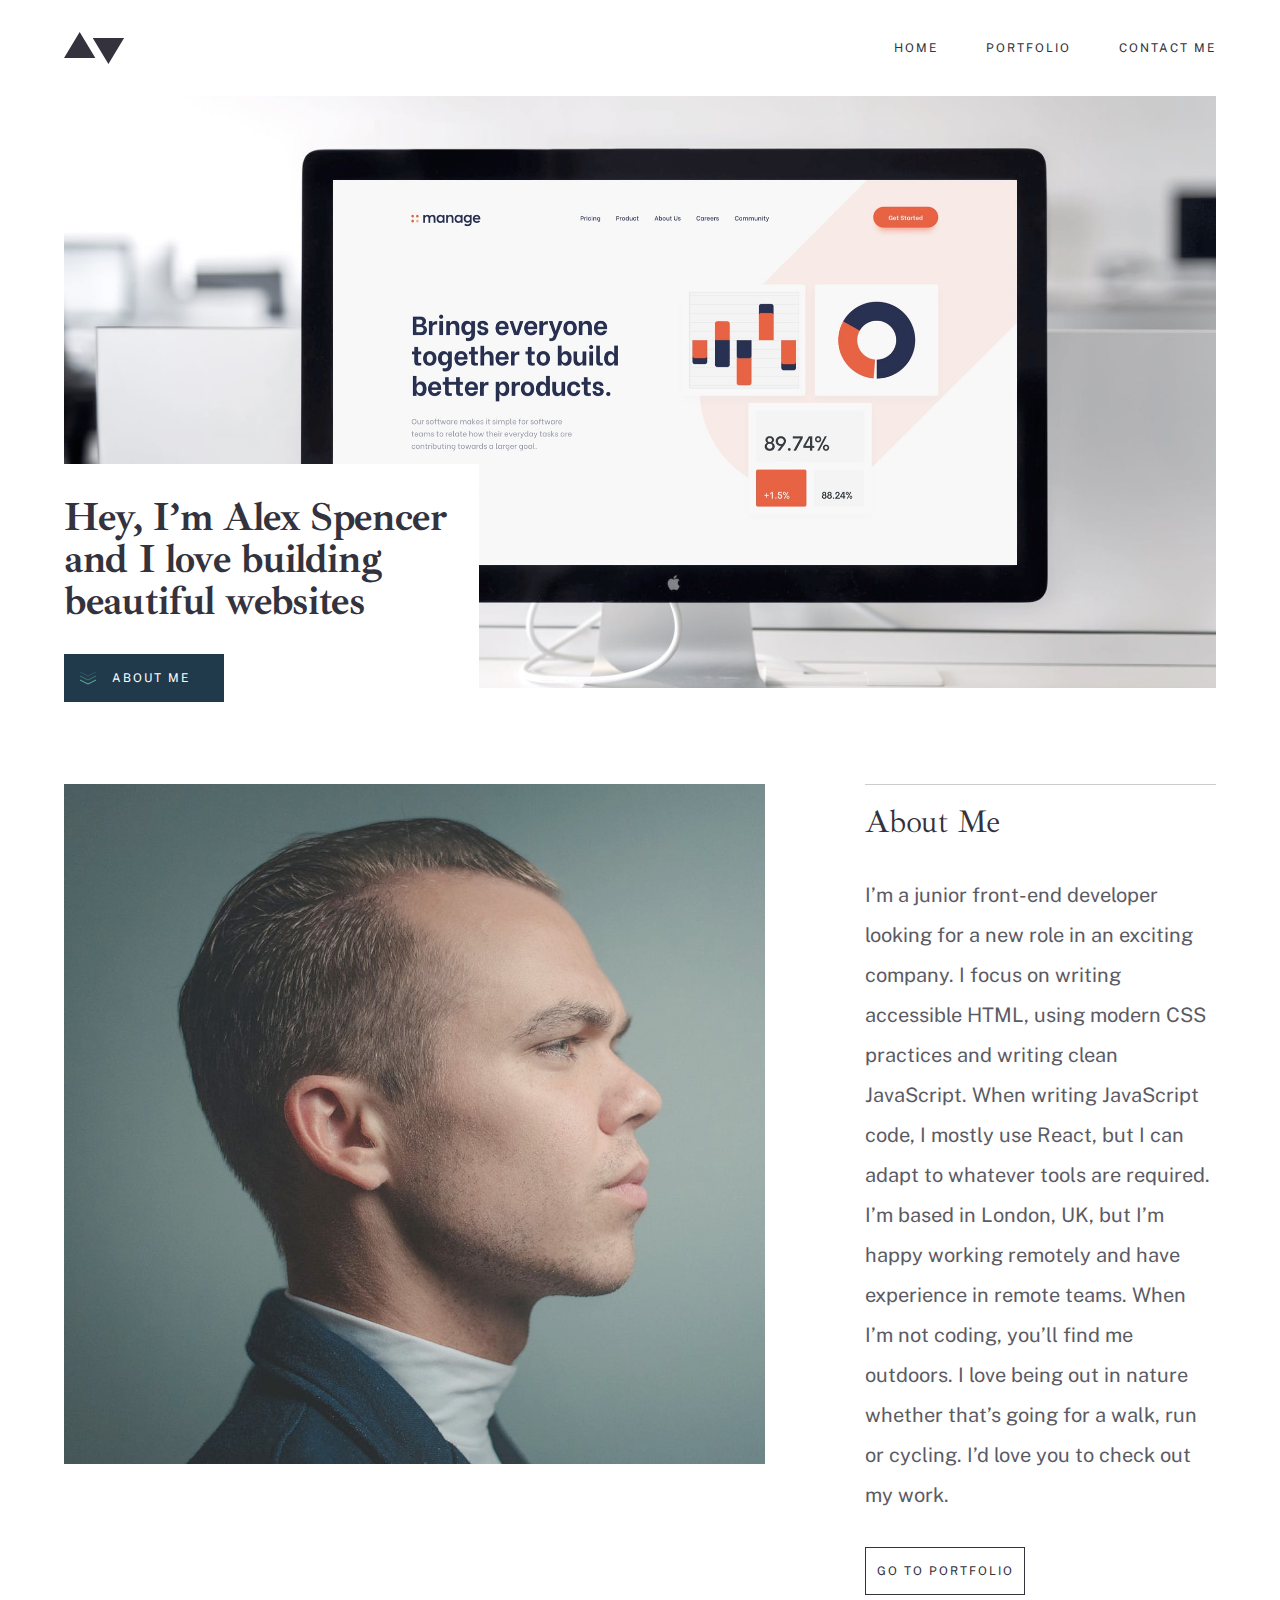
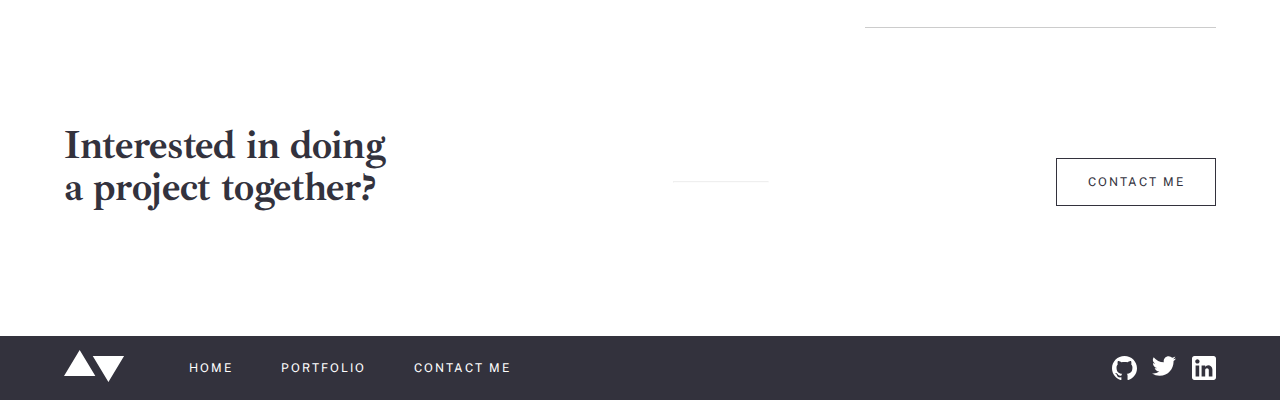
==== commit 65e8f59c: "Add mobile nav menu" ====
--- a/index.html
+++ b/index.html
@@ -13,15 +13,30 @@
     <link rel="stylesheet" href="./assets/custom/css/root.css" />
     <link rel="stylesheet" href="./assets/custom/css/index.css" />
     <!-- end of stylesheet links -->
+    <script>
+        const myFunction = () => {
+            let x = document.getElementById("mobileNav");
+            let menuIcon = document.getElementById("menu_icon");
+            x.classList.add("mobileNavStyle");
+
+            if (x.style.display === "block") {
+                x.style.display = "none";
+                menuIcon.src = "./assets/images/icons/hamburger.svg";
+            } else {
+                x.style.display = "block";
+                menuIcon.src = "./assets/images/icons/icon-cancel.svg";
+
+
+            }
+        }
+    </script>
 </head>
 
 <body>
     <header>
         <!-- website logo -->
         <div class="main-logo">
-            <a href="./index.html">
-                <img src="./assets/images/logo.svg" alt="site logo" />
-            </a>
+            <img src="./assets/images/logo.svg" alt="site logo" />
         </div>
         <!-- begining primary navagtion -->
         <nav id="primary-nav">
@@ -36,13 +51,29 @@
                     <li class="nav-list-item">Contact Me</li>
                 </a>
             </ul>
-
+            <!-- https://www.w3schools.com/howto/howto_js_mobile_navbar.asp -->
             <a href="javascript:void(0);" id="nav-icon" onclick="myFunction()">
-                <img src="./assets/images/icons/hamburger.svg" alt="">
+                <!-- <i class="fa fa-bars fa-2x"></i> -->
+                <img src="./assets/images/icons/hamburger.svg" alt="" id="menu_icon">
             </a>
         </nav>
+
     </header>
+    <section id="mobileNav">
+        <ul>
+            <a href="./index.html">
+                <li class="nav-list-item">Home</li>
+            </a>
+            <a href="./assets/pages/porfolio.html">
+                <li class="nav-list-item">Portfolio</li>
+            </a>
+            <a href="./assets/pages/contact.html">
+                <li class="nav-list-item">Contact Me</li>
+            </a>
+        </ul>
+    </section>
     <main>
+
         <div class="hero image">
         </div>
         <div>
@@ -79,11 +110,9 @@
                     I love being out in nature whether that’s going for a walk, run or cycling. I’d love
                     you to check out my work.
                 </p>
-                <form action="./assets/pages/porfolio.html">
-                    <button class="go-to-portfolio-btn">
-                        GO TO PORTFOLIO
-                    </button>
-                </form>
+                <button class="go-to-portfolio-btn">
+                    GO TO PORTFOLIO
+                </button>
                 <hr id="last-hr">
             </div>
         </div>
--- a/assets/custom/css/root.css
+++ b/assets/custom/css/root.css
@@ -1,4 +1,4 @@
-@import url('https://fonts.googleapis.com/css2?family=Ibarra+Real+Nova:wght@400;500;600;700&family=Public+Sans:wght@100;200;300;400;500;600;700&display=swap');
+@import url("https://fonts.googleapis.com/css2?family=Ibarra+Real+Nova:wght@400;500;600;700&family=Public+Sans:wght@100;200;300;400;500;600;700&display=swap");
 
 * {
   margin: 0;
@@ -6,362 +6,455 @@
   box-sizing: border-box;
 }
 
-header{
-	width: 90%;
-	margin-left: auto;
-	margin-right: auto;
-	margin-top: 2rem;
-	margin-bottom: 2rem;
-	display: flex;
-	justify-content: space-between;
-	height: 32px;
-}
-
-#primary-nav{
-	/* this is a place holder for now */
-	display: flex;
-}
-
-#nav-items-list{
-	display: none;
-}
-
-#nav-icon{
-	color: #33323D;
-}
-
-main{
-	display: flex;
-	flex-direction: column;
-	row-gap: 2rem;
-	width: 90%;
-	margin: 2rem auto;
-}
-
+header {
+  width: 90%;
+  margin-left: auto;
+  margin-right: auto;
+  margin-top: 2rem;
+  margin-bottom: 2rem;
+  display: flex;
+  justify-content: space-between;
+  height: 32px;
+}
+
+#primary-nav {
+  /* this is a place holder for now */
+  display: flex;
+}
+
+#nav-items-list {
+  display: none;
+}
+
+#nav-icon {
+  color: #33323d;
+}
+
+main,
+#mobileNav {
+  display: flex;
+  flex-direction: column;
+  row-gap: 2rem;
+  width: 90%;
+  margin: 2rem auto;
+}
+#mobileNav {
+  height: auto;
+  margin-right: 2rem;
+  padding: 2rem;
+}
 .image {
-	width: 100%;
-	background-repeat: no-repeat;
-	background-size: cover;
+  width: 100%;
+  background-repeat: no-repeat;
+  background-size: cover;
 }
 
 .hero {
-	height: 10rem;
-}
-
-.main-body{
-	display: flex;
-	flex-direction: column;
-	row-gap: 1.5rem;
+  height: 10rem;
+}
+
+.main-body {
+  display: flex;
+  flex-direction: column;
+  row-gap: 1.5rem;
 }
 
 main h1 {
-	font-family: 'Ibarra Real Nova';
-	font-style: normal;
-	font-weight: 700;
-	font-size: 40px;
-	line-height: 42px;
-	letter-spacing: -0.357143px;
-	color: #33323D;
-}
-
-p{
-	font-family: 'Public Sans';
-	font-style: normal;
-	font-weight: 400;
-	font-size: 15px;
-	line-height: 30px;
-	color: #33323D;
-	mix-blend-mode: normal;
-	opacity: 0.8;
-}
-
-#project-summary{
-	display: flex;
-	flex-direction: column;
-	row-gap: 2rem;
-	margin-bottom: 2rem;
-}
-
-#project-summary div{
-	display: flex;
-	flex-direction: column;
-	row-gap: 1rem;
-}
-h2{
-	font-family: 'Ibarra Real Nova';
-	font-style: normal;
-	font-weight: 400;
-	font-size: 32px;
-	line-height: 42px;
-	letter-spacing: -0.285714px;
-	color: #33323D;
-}
-
-em{
-	font-family: 'Public Sans';
-	font-style: normal;
-	font-weight: 700;
-	font-size: 13px;
-	line-height: 30px;
-	color: #5FB4A2;
-}
-
-#project-bg{
-	display: flex;
-	flex-direction: column;
-	row-gap: 2rem;
-}
-
-#static-preview{
-	display: flex;
-	flex-direction: column;
-	row-gap: 2rem;
-}
-
-.preview-1, .preview-2{
-	height: 12rem;
-}
-
-footer{
-	display: flex;
-	flex-direction: column;
-	row-gap: 2rem;
-}
-
-#footnote{
-	display: flex;
-	flex-direction: column;
-	width: 90%;
-	margin-left: auto;
-	margin-right: auto;
-	row-gap: 4rem;
-	align-items: center;
-}
-
-strong{
-	font-family: 'Ibarra Real Nova';
-	font-style: normal;
-	font-weight: 700;
-	font-size: 40px;
-	line-height: 42px;
-	text-align: center;
-	letter-spacing: -0.357143px;
-	color: #33323D;
+  font-family: "Ibarra Real Nova";
+  font-style: normal;
+  font-weight: 700;
+  font-size: 40px;
+  line-height: 42px;
+  letter-spacing: -0.357143px;
+  color: #33323d;
+}
+
+p {
+  font-family: "Public Sans";
+  font-style: normal;
+  font-weight: 400;
+  font-size: 15px;
+  line-height: 30px;
+  color: #33323d;
+  mix-blend-mode: normal;
+  opacity: 0.8;
+}
+
+#project-summary {
+  display: flex;
+  flex-direction: column;
+  row-gap: 2rem;
+  margin-bottom: 2rem;
+}
+
+#project-summary div {
+  display: flex;
+  flex-direction: column;
+  row-gap: 1rem;
+}
+h2 {
+  font-family: "Ibarra Real Nova";
+  font-style: normal;
+  font-weight: 400;
+  font-size: 32px;
+  line-height: 42px;
+  letter-spacing: -0.285714px;
+  color: #33323d;
+}
+
+em {
+  font-family: "Public Sans";
+  font-style: normal;
+  font-weight: 700;
+  font-size: 13px;
+  line-height: 30px;
+  color: #5fb4a2;
+}
+
+#project-bg {
+  display: flex;
+  flex-direction: column;
+  row-gap: 2rem;
+}
+
+#static-preview {
+  display: flex;
+  flex-direction: column;
+  row-gap: 2rem;
+}
+
+.preview-1,
+.preview-2 {
+  height: 12rem;
+}
+
+table {
+  border-top: 1px solid rgba(20, 19.6, 23.9, 0.15);
+  border-bottom: 1px solid rgba(20, 19.6, 23.9, 0.15);
+  /* mix-blend-mode: normal;
+	opacity: 0.15; */
+}
+
+td {
+  width: 50%;
+  padding: 1.5rem 0;
+}
+
+a {
+  text-decoration: none;
+}
+
+.project-name {
+  font-family: "Ibarra Real Nova";
+  font-style: normal;
+  font-weight: 400;
+  font-size: 32px;
+  line-height: 36px;
+  letter-spacing: -0.285714px;
+  color: #33323d;
+  margin-top: 1rem;
+}
+
+.navigation-button {
+  font-family: "Public Sans";
+  font-style: normal;
+  font-weight: 400;
+  font-size: 16px;
+  line-height: 30px;
+  color: #33323d;
+  mix-blend-mode: normal;
+  opacity: 0.5;
+}
+
+.next {
+  text-align: right;
+  border-left: 1px solid rgba(20, 19.6, 23.9, 0.15);
+}
+
+footer {
+  display: flex;
+  flex-direction: column;
+  row-gap: 2rem;
+}
+
+#footnote {
+  display: flex;
+  flex-direction: column;
+  width: 90%;
+  margin-left: auto;
+  margin-right: auto;
+  row-gap: 4rem;
+  align-items: center;
+}
+
+strong {
+  font-family: "Ibarra Real Nova";
+  font-style: normal;
+  font-weight: 700;
+  font-size: 40px;
+  line-height: 42px;
+  text-align: center;
+  letter-spacing: -0.357143px;
+  color: #33323d;
 }
 
 hr {
-    background: #33323D;
+  background: #33323d;
+  mix-blend-mode: normal;
+  opacity: 0.15;
+  height: 2px;
+  width: 100%;
+}
+
+#footnote hr {
+  display: none;
+}
+
+button {
+  font-family: "Public Sans";
+  font-style: normal;
+  font-weight: 400;
+  font-size: 12px;
+  line-height: 14px;
+  letter-spacing: 2px;
+  text-transform: uppercase;
+  color: #33323d;
+  border: 1px solid #33323d;
+  height: 3rem;
+  width: 10rem;
+  margin-top: auto;
+  margin-bottom: auto;
+  background-color: white;
+}
+
+#main-footer-container {
+  background: #33323d;
+  display: flex;
+  align-content: center;
+}
+
+#main-footer {
+  display: flex;
+  flex-direction: column;
+  row-gap: 2rem;
+  align-items: center;
+  justify-content: space-between;
+  width: 90%;
+  margin: 2rem auto;
+}
+
+#left {
+  display: flex;
+  flex-direction: column;
+  align-items: center;
+  row-gap: 2rem;
+}
+
+#secondary-nav ul {
+  display: flex;
+  flex-direction: column;
+  row-gap: 1rem;
+  font-family: "Public Sans";
+  font-style: normal;
+  font-weight: 400;
+  font-size: 12px;
+  line-height: 14px;
+  text-align: center;
+  letter-spacing: 2px;
+  text-transform: uppercase;
+  color: #ffffff;
+  list-style: none;
+}
+
+#secondary-nav #nav-items-list a {
+  text-decoration: none;
+  color: #ffffff;
+}
+
+#socials {
+  display: flex;
+  column-gap: 1rem;
+}
+
+#socials div {
+  width: 24px;
+  height: 24px;
+}
+#mobileNav {
+  display: none;
+  width: 100%;
+  height: 50%;
+  background-color: rgb(227, 227, 227);
+  position: absolute;
+  top: 6%;
+  /* opacity: 0.9; */
+}
+#mobileNav > ul li {
+  list-style: none;
+  flex-direction: column;
+  row-gap: 1rem;
+  font-family: "Public Sans";
+  font-style: normal;
+  font-weight: 400;
+  font-size: 18px;
+  line-height: 14px;
+  text-align: center;
+  letter-spacing: 2px;
+  text-transform: uppercase;
+  color: #ffffff;
+  list-style: none;
+  margin: 20px 0;
+  padding: 10px 0;
+}
+.mobileNavStyle {
+  display: block;
+}
+.mobileNavStyle > li {
+  text-decoration: none;
+}
+
+/* tablet*/
+@media screen and (min-device-width: 680px) {
+  #primary-nav {
+    display: flex;
+    align-items: center;
+  }
+
+  #nav-items-list {
+    display: flex;
+    justify-content: space-between;
+    column-gap: 3rem;
+    list-style: none;
+    font-family: "Public Sans";
+    font-style: normal;
+    font-weight: 400;
+    font-size: 12px;
+    line-height: 14px;
+    letter-spacing: 2px;
+    text-transform: uppercase;
+  }
+
+  #nav-items-list a {
+    text-decoration: none;
+    color: #33323d;
+  }
+
+  #nav-icon {
+    display: none;
+  }
+
+  .hero {
+    height: 40vw;
+  }
+
+  #project-summary div {
+    display: flex;
+    flex-direction: row;
+    justify-content: space-between;
+    column-gap: 40%;
+  }
+
+  em {
+    margin-top: -20%;
+  }
+
+  #static-preview {
+    margin-bottom: 3rem;
+  }
+  .preview-1,
+  .preview-2 {
+    height: 23rem;
+  }
+
+  #footnote {
+    margin: 4rem auto;
+    flex-direction: row;
+    justify-content: space-between;
+  }
+
+  #footnote hr {
+    display: inline;
+    width: 6rem;
+    background: #33323d;
     mix-blend-mode: normal;
     opacity: 0.15;
     height: 2px;
-    width: 100%;
-}
-
-#footnote hr {
-	display: none;
-}
-
-button{
-	font-family: 'Public Sans';
-	font-style: normal;
-	font-weight: 400;
-	font-size: 12px;
-	line-height: 14px;
-	letter-spacing: 2px;
-	text-transform: uppercase;
-	color: #33323D;
-	border: 1px solid #33323D;
-	height: 3rem;
-	width: 10rem;
-	margin-top: auto;
-	margin-bottom: auto;
-	background-color: white;
-}
-
-#main-footer-container{
-	background: #33323D;
+  }
+
+  #main-footer-container {
+    height: 4rem;
+  }
+
+  #main-footer {
+    flex-direction: row;
+    margin-left: auto;
+    margin-right: auto;
+  }
+
+  #left {
     display: flex;
-    align-content: center;
-}
-
-#main-footer{
-	display: flex;
-	flex-direction: column;
-	row-gap: 2rem;
-	align-items: center;
-	justify-content: space-between;
-	width: 90%;
-	margin: 2rem auto;
-}
-
-#left{
-	display: flex;
-	flex-direction: column;
-	align-items: center;
-	row-gap: 2rem;
-}
-
-#secondary-nav ul{
-	display: flex;
-	flex-direction: column;
-	row-gap: 1rem;
-	font-family: 'Public Sans';
-	font-style: normal;
-	font-weight: 400;
-	font-size: 12px;
-	line-height: 14px;
-	text-align: center;
-	letter-spacing: 2px;
-	text-transform: uppercase;
-	color: #FFFFFF;
-	list-style: none;
-}
-
-#secondary-nav #nav-items-list a{
-	text-decoration: none;
-	color: #FFFFFF;
-}
-
-#socials{
-	display: flex;
-	column-gap: 1rem;
-}
-
-#socials div {
-	width: 24px;
-	height: 24px;
-}
-
-/* tablet*/
-@media screen and (min-device-width: 680px) {
-	#primary-nav{
-		display: flex;
-		align-items: center;
-	}
-	
-	#nav-items-list{
-		display: flex;
-		justify-content: space-between;
-		column-gap: 3rem;
-		list-style: none;
-		font-family: 'Public Sans';
-		font-style: normal;
-		font-weight: 400;
-		font-size: 12px;
-		line-height: 14px;
-		letter-spacing: 2px;
-		text-transform: uppercase;
-	}
-
-	#nav-items-list a{
-		text-decoration: none;
-		color: #33323D;
-	}
-	
-	#nav-icon{
-		display: none;
-	}
-
-	.hero {
-		height: 40vw;
-	}
-
-	#project-summary div{
-		display: flex;
-		flex-direction: row;
-		justify-content: space-between;
-		column-gap: 40%;
-	}
-
-	em{
-		margin-top: -20%;
-	}
-
-	#static-preview{
-		margin-bottom: 3rem;
-	}
-	.preview-1, .preview-2{
-		height: 23rem;
-	}
-
-	#footnote{
-		margin: 4rem auto;
-		flex-direction: row;
-		justify-content: space-between;
-	}
-
-	#footnote hr{
-		display: inline;
-		width: 6rem;
-		background: #33323D;
-		mix-blend-mode: normal;
-		opacity: 0.15;
-		height: 2px;
-	}
-
-	#main-footer-container{
-		height: 4rem;
-	}
-
-	#main-footer{
-		flex-direction: row;
-		margin-left: auto;
-		margin-right: auto;
-	}
-
-	#left{
-		display: flex;
-		flex-direction: row;
-		align-items: center;
-	}
-
-	#secondary-logo{
-		color: #FFFFFF;
-		margin-right: 4rem;
-	}
-
-	#secondary-nav ul{
-		flex-direction: row;
-		column-gap: 3rem;
-	}
+    flex-direction: row;
+    align-items: center;
+  }
+
+  #secondary-logo {
+    color: #ffffff;
+    margin-right: 4rem;
+  }
+
+  #secondary-nav ul {
+    flex-direction: row;
+    column-gap: 3rem;
+  }
+  #mobileNav {
+    display: none;
+  }
 }
 
 /* desktop */
 @media screen and (min-device-width: 1008px) {
-	.hero{
-		margin-bottom: 2rem;
-	}
-	.main-body{
-		display: flex;
-		flex-direction: row;
-		flex-wrap: wrap;
-		column-gap: 10%;
-	}
-	
-	#project-summary{
-		width: 35%;
-	}
-
-	#project-summary div{
-		flex-direction: column;
-		margin-top: 3rem;
-	}
-
-	em{
-		margin-top: 0;
-	}
-
-	#project-bg {
-		width: 55%;
-	}
-
-	#static-preview{
-		width: 55%;
-		margin-left: 45%;
-		margin-top: -8rem;
-	}
-
-	hr{
-		display: none;
-	}
-}+  .hero {
+    margin-bottom: 2rem;
+  }
+  .main-body {
+    display: flex;
+    flex-direction: row;
+    flex-wrap: wrap;
+    column-gap: 10%;
+  }
+
+  #project-summary {
+    width: 35%;
+  }
+
+  #project-summary div {
+    flex-direction: column;
+    margin-top: 3rem;
+  }
+
+  em {
+    margin-top: 0;
+  }
+
+  #project-bg {
+    width: 55%;
+  }
+
+  #static-preview {
+    width: 55%;
+    margin-left: 45%;
+    margin-top: -8rem;
+  }
+
+  hr {
+    display: none;
+  }
+  #mobileNav {
+    display: none;
+  }
+}
+button:hover {
+  cursor: pointer;
+  background-color: #203a4c;
+  color: #fff;
+}
